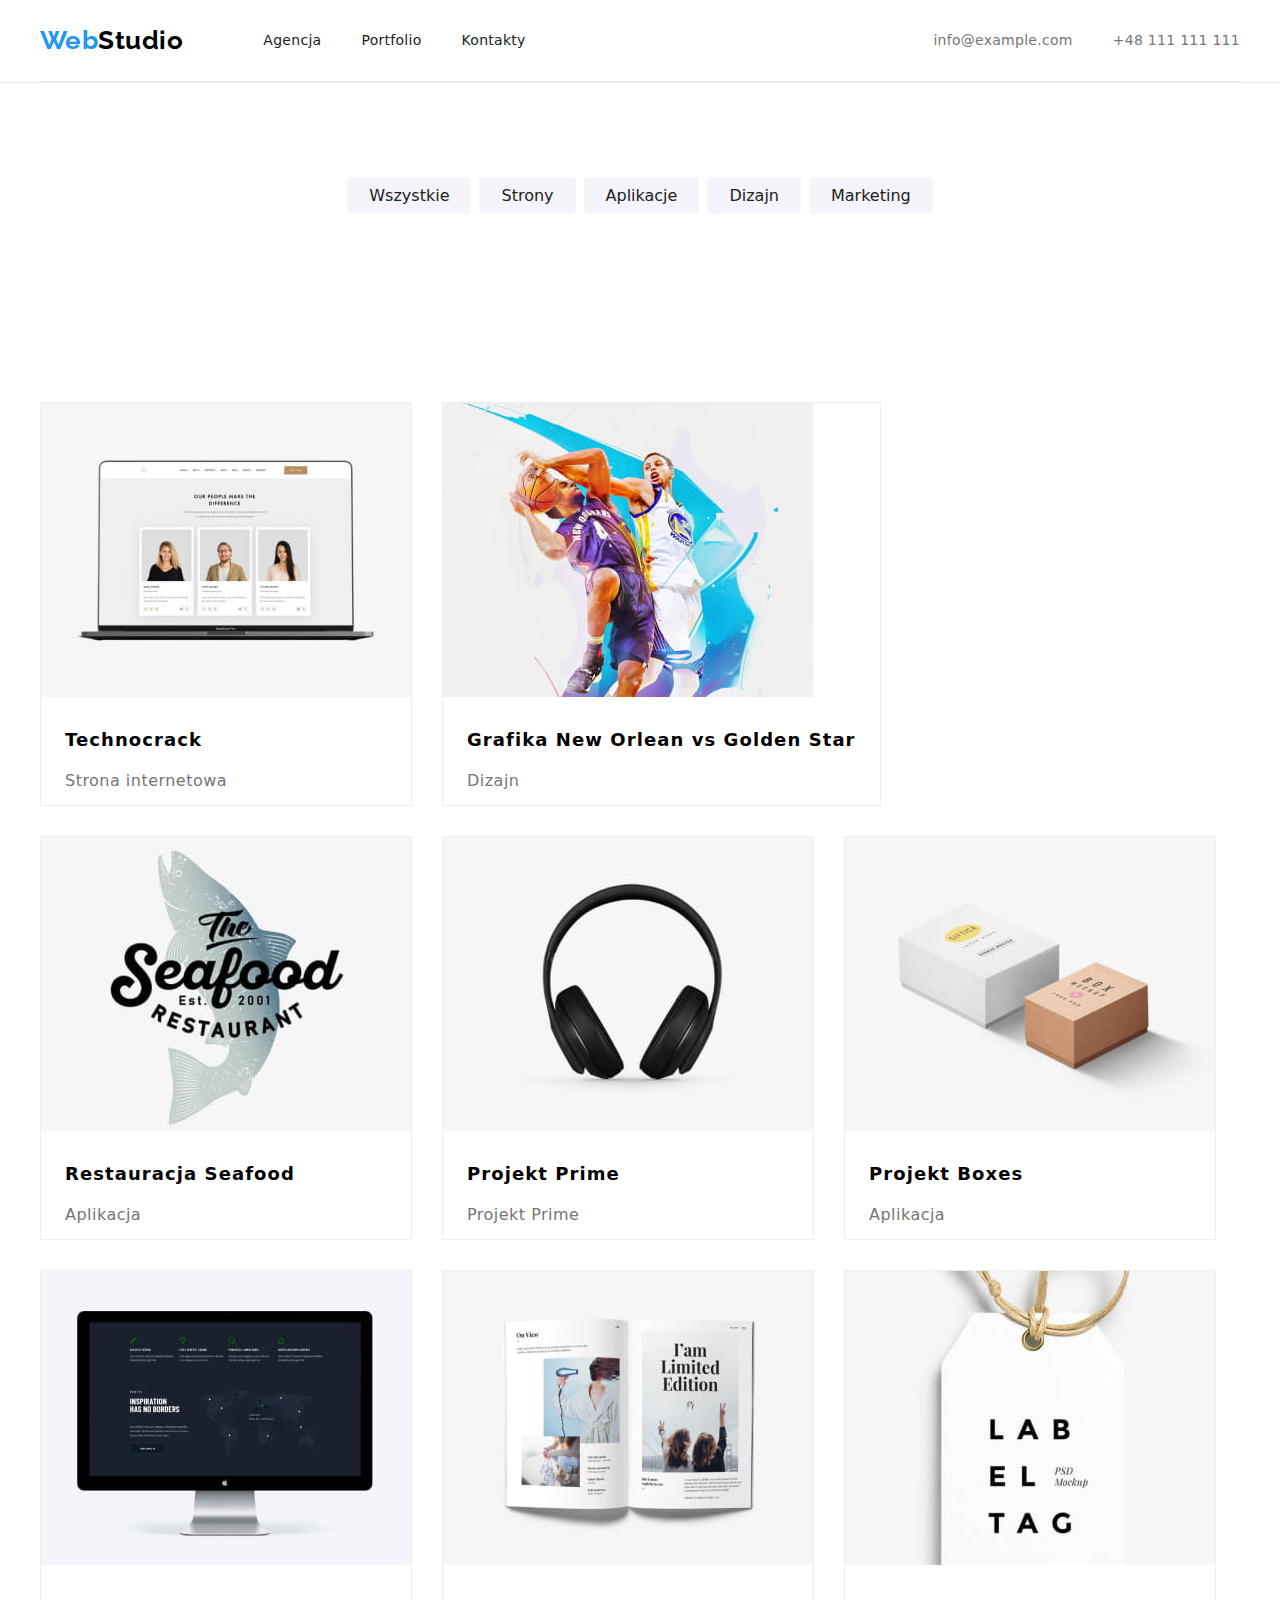
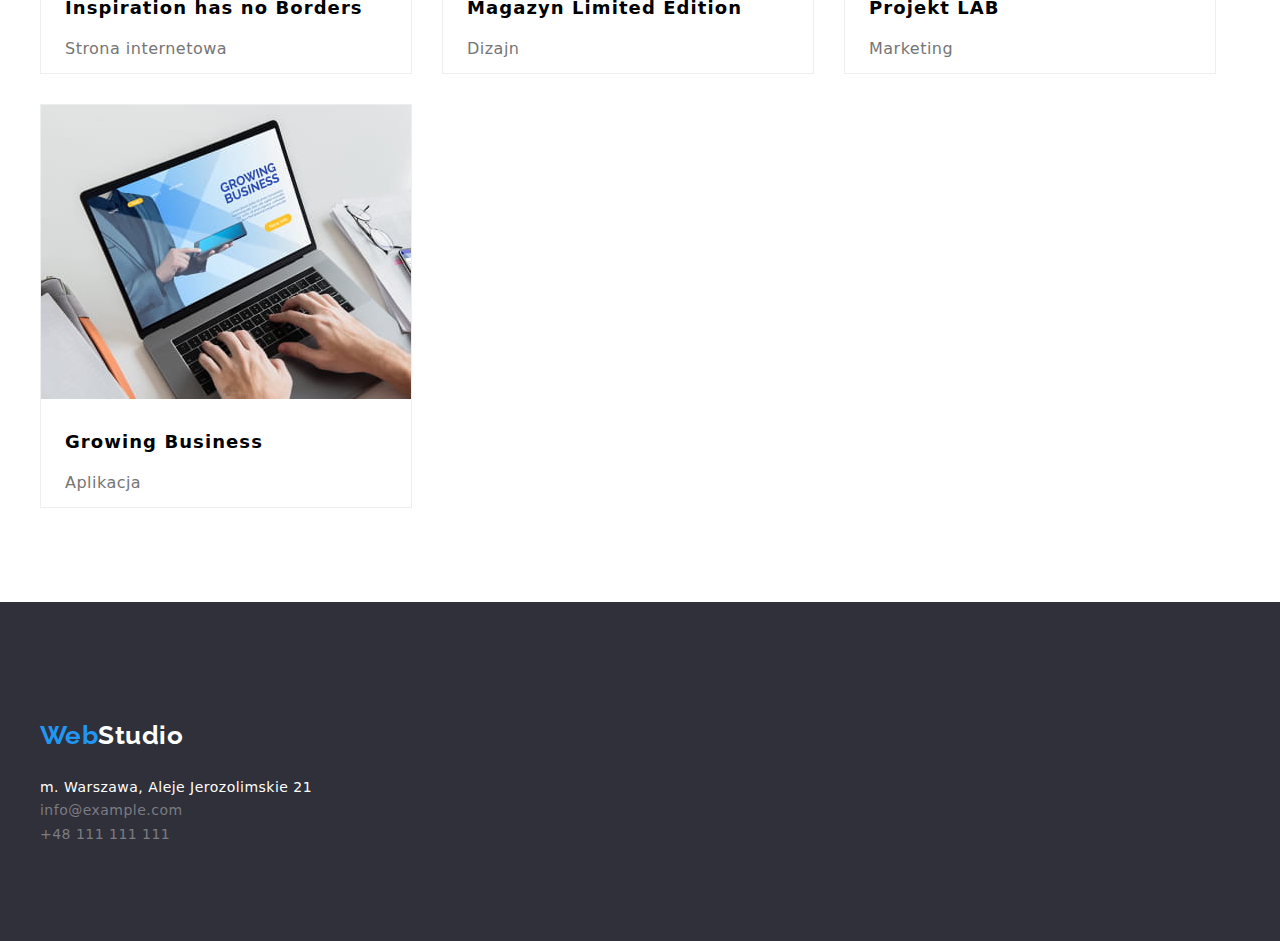
==== portfolio.html @ b6bf0f16 "Replaced modern-normalize for "min" version" ====
<!DOCTYPE html>
<html lang="pl">
  <head>
    <meta charset="UTF-8" />
    <meta http-equiv="X-UA-Compatible" content="IE=edge" />
    <meta name="viewport" content="width=device-width, initial-scale=1.0" />
    <meta name="description" content="Zadanie domowe studentów #2" />
    <link rel="preconnect" href="https://fonts.googleapis.com" />
    <link rel="preconnect" href="https://fonts.gstatic.com" crossorigin />
    <link
      href="https://fonts.googleapis.com/css2?family=Raleway:wght@700&family=Roboto:wght@400;500;700;900&display=swap"
      rel="stylesheet"
    />
    <link rel="stylesheet" href="./css/styles.css" />
    <link rel="stylesheet" href="./css/modern-normalize.min.css" />
    <title>WebStudio - portfolio</title>
  </head>
  <body>
    <style>
      h3 {
        font-size: 18px;
        font-weight: 700;
        line-height: 2;
        letter-spacing: 0.06em;
        padding: 20px 24px 4px 24px;
      }
    </style>
    <!-- logo, menu, contacts -->
    <header class="header">
      <div class="container header">
        <nav class="page-header">
          <a href="./index.html" class="logo">Web<span style="color: #000">Studio</span></a>
          <ul class="menu">
            <li>
              <a class="link" href="./">Agencja</a>
            </li>
            <li>
              <a class="link" href="./portfolio.html">Portfolio</a>
            </li>
            <li>
              <a class="link" href="./">Kontakty</a>
            </li>
          </ul>
        </nav>
        <ul class="contacts">
          <li><a class="link-contact" href="mailto:example@gmail.com">info@example.com</a></li>
          <li><a class="link-contact" href="tel:+48111111111">+48 111 111 111</a></li>
        </ul>
      </div>
    </header>
    <!-- achievements -->
    <main>
      <!-- selection buttons -->
      <section class="section">
        <div class="container">
          <ul class="selection-btns">
            <li><button class="btn-filter" type="button">Wszystkie</button></li>
            <li><button class="btn-filter" type="button">Strony</button></li>
            <li><button class="btn-filter" type="button">Aplikacje</button></li>
            <li><button class="btn-filter" type="button">Dizajn</button></li>
            <li><button class="btn-filter" type="button">Marketing</button></li>
          </ul>
        </div>
      </section>
      <!-- achievements -->
      <section class="section">
        <div class="container">
          <ul class="achievements">
            <li class="achieve-card">
              <img
                src="./images/project_01.jpg"
                alt="Technocrack - website"
                width="370"
                height="294"
              />
              <h3>Technocrack</h3>
              <p>Strona internetowa</p>
            </li>
            <li class="achieve-card">
              <img
                src="./images/project_02.jpg"
                alt="New Orlean vs Golden Star - design"
                width="370"
                height="294"
              />
              <h3>Grafika New Orlean vs Golden Star</h3>
              <p>Dizajn</p>
            </li>
            <li class="achieve-card">
              <img
                src="./images/project_03.jpg"
                alt="Seafood Restaurant - application"
                width="370"
                height="294"
              />
              <h3>Restauracja Seafood</h3>
              <p>Aplikacja</p>
            </li>
            <li class="achieve-card">
              <img src="./images/project_04.jpg" alt="Project Prime" width="370" height="294" />
              <h3>Projekt Prime</h3>
              <p>Projekt Prime</p>
            </li>
            <li class="achieve-card">
              <img
                src="./images/project_05.jpg"
                alt="Project Boxes - application"
                width="370"
                height="294"
              />
              <h3>Projekt Boxes</h3>
              <p>Aplikacja</p>
            </li>
            <li class="achieve-card">
              <img
                src="./images/project_06.jpg"
                alt="Inspiration has no Borders - website"
                width="370"
                height="294"
              />
              <h3>Inspiration has no Borders</h3>
              <p>Strona internetowa</p>
            </li>
            <li class="achieve-card">
              <img
                src="./images/project_07.jpg"
                alt="Limited Edition Magazine - design"
                width="370"
                height="294"
              />
              <h3>Magazyn Limited Edition</h3>
              <p>Dizajn</p>
            </li>
            <li class="achieve-card">
              <img
                src="./images/project_08.jpg"
                alt="Project LAB - marketing"
                width="370"
                height="294"
              />
              <h3>Projekt LAB</h3>
              <p>Marketing</p>
            </li>
            <li class="achieve-card">
              <img
                src="./images/project_09.jpg"
                alt="Growing Business - application"
                width="370"
                height="294"
              />
              <h3>Growing Business</h3>
              <p>Aplikacja</p>
            </li>
          </ul>
        </div>
      </section>
    </main>
    <!-- footer -->
    <footer class="dark-bg">
      <section class="section">
        <div class="container">
          <a href="./index.html" class="logo">Web<span style="color: #fff">Studio</span></a>
          <address>
            <ul class="addr">
              <li>m. Warszawa, Aleje Jerozolimskie 21</li>
              <li>
                <a href="mailto:example@gmail.com"
                  ><span style="color: #ffffff60">info@example.com</span></a
                >
              </li>
              <li>
                <a href="tel:+48111111111"><span style="color: #ffffff60">+48 111 111 111</span></a>
              </li>
            </ul>
          </address>
        </div>
      </section>
    </footer>
  </body>
</html>
---- css/styles.css ----
/* pseudoklasa :root zmienne globalne*/
:root {
  --color-text-primary: #212121;
  --color-text-secondary: #2196f3;
  --color-text-light: #ffffff;
  --color-text-medium: #757575;
  --color-border-primary: #ececec;
  --color-bgcolor-primary: #ffffff;
  --color-bgcolor-secondary: #2196f3;
  --color-bgcolor-light: #f5f4fa;
  --color-bgcolor-dark: #2f303a;
  --font-family-primary: 'Roboto', sans-serif;
  --font-family-secondary: 'Raleway', sans-serif;
}
* {
  margin: 0;
}
ul {
  list-style: none;
  padding-inline-start: 0px;
}
a {
  text-decoration: none;
  color: var(--color-text-secondary);
}
p {
  color: var(--color-text-medium);
}
body {
  font-family: var(--font-family-primary);
  background-color: var(--color-bgcolor-primary);
  letter-spacing: 0.03em;
}
.section {
  padding: 94px 0;
}
.container {
  max-width: 1200px;
  width: 100%;
  margin: 0 auto;
}
.header {
  display: flex;
  justify-content: space-between;
  border-bottom: 1px solid var(--color-border-primary);
}
.page-header {
  display: flex;
  align-items: center;
  background-color: var(--color-bgcolor-primary);
}
.logo {
  display: flex;
  font-family: var(--font-family-secondary), sans-serif;
  padding: 24px 80px 24px 0;
  font-size: 26px;
  font-weight: 700;
  line-height: 1.2;
}
.menu {
  display: flex;
  align-items: center;
  gap: 40px;
  padding: 32px 0;
}
.contacts {
  display: flex;
  align-items: center;
  gap: 40px;
  padding: 32px 0;
  justify-content: flex-end;
}
.menu,
.contacts {
  font-size: 14px;
  font-weight: 500;
  line-height: 1.2;
  letter-spacing: 0.02em;
}
.dark-bg {
  background-color: var(--color-bgcolor-dark);
}
.link {
  color: var(--color-text-primary);
}
.link-contact {
  color: var(--color-text-medium);
}
.link:hover,
.link:focus,
.link-contact:hover {
  color: var(--color-text-secondary);
}
.section-slogan {
  padding: 200px 408px;
  text-align: center;
  background-color: var(--color-bgcolor-dark);
}
.btn-slogan {
  cursor: pointer;
  color: var(--color-text-light);
  background-color: var(--color-bgcolor-secondary);
  font-weight: 500;
  line-height: 1.9;
  border: none;
  padding: 10px 41px;
  margin-top: 30px;
  box-shadow: 0px 4px 4px rgba(0, 0, 0, 0.15);
  border-radius: 4px;
}
.btn-filter {
  cursor: pointer;
  color: var(--color-text-primary);
  background-color: var(--color-bgcolor-light);
  font-weight: 500;
  line-height: 1.6;
  padding: 6px 22px;
  border: none;
  border-radius: 4px;
}
.btn-filter:hover,
.btn-filter:focus {
  color: var(--color-text-light);
  background-color: var(--color-text-secondary);
}
.infos {
  display: flex;
  gap: 30px;
}
.infos p {
  font-size: 14px;
  line-height: 1.7;
  padding-top: 10px;
}
.activities {
  display: flex;
  justify-content: space-between;
  padding: 50px 0 94px 0;
}
.section-team {
  background-color: var(--color-bgcolor-light);
}
.team {
  display: flex;
  justify-content: space-between;
  line-height: 1.2;
  text-align: center;
  padding-top: 50px;
}
.team-card {
  height: 368px;
  background-color: var(--color-bgcolor-primary);
  box-shadow: 0px 1px 3px rgba(0, 0, 0, 0.12), 0px 1px 1px rgba(0, 0, 0, 0.14),
    0px 2px 1px rgba(0, 0, 0, 0.2);
  border-radius: 0px 0px 4px 4px;
}
.team h3 {
  font-size: 16px;
  font-weight: 500;
  line-height: 1.2;
  padding-top: 30px;
  text-transform: none;
}
.team p {
  padding: 10px;
}
/* portfolio */
.selection-btns {
  display: flex;
  justify-content: center;
  gap: 8px;
}
.achieve-card {
  height: 404px;
  background-color: var(--color-bgcolor-primary);
  border: 1px solid #eeeeee;
}
.achievements {
  display: flex;
  flex-wrap: wrap;
  gap: 30px;
  padding: 0;
}
.achievements p {
  line-height: 1.9;
  padding: 4px 24px 20px 24px;
}
.addr {
  color: var(--color-text-light);
  font-size: 14px;
  line-height: 1.7;
  font-style: normal;
}
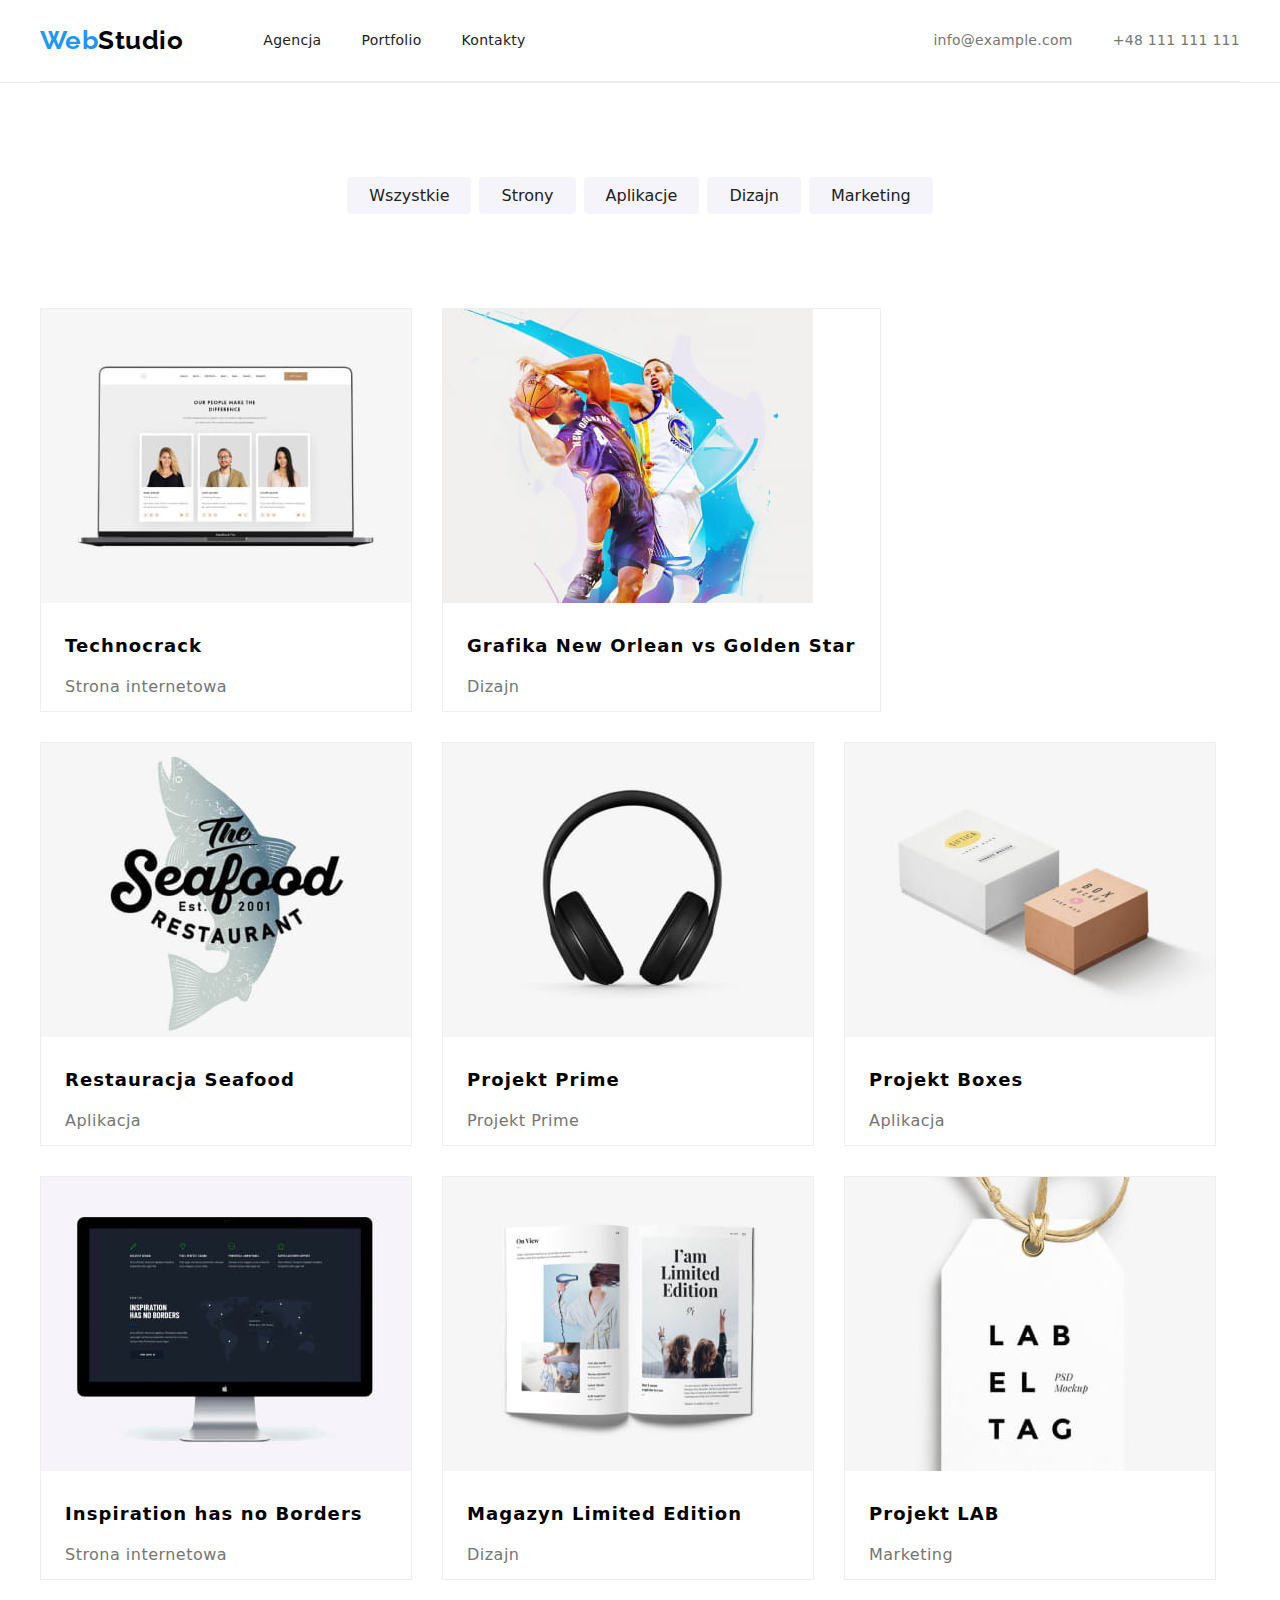
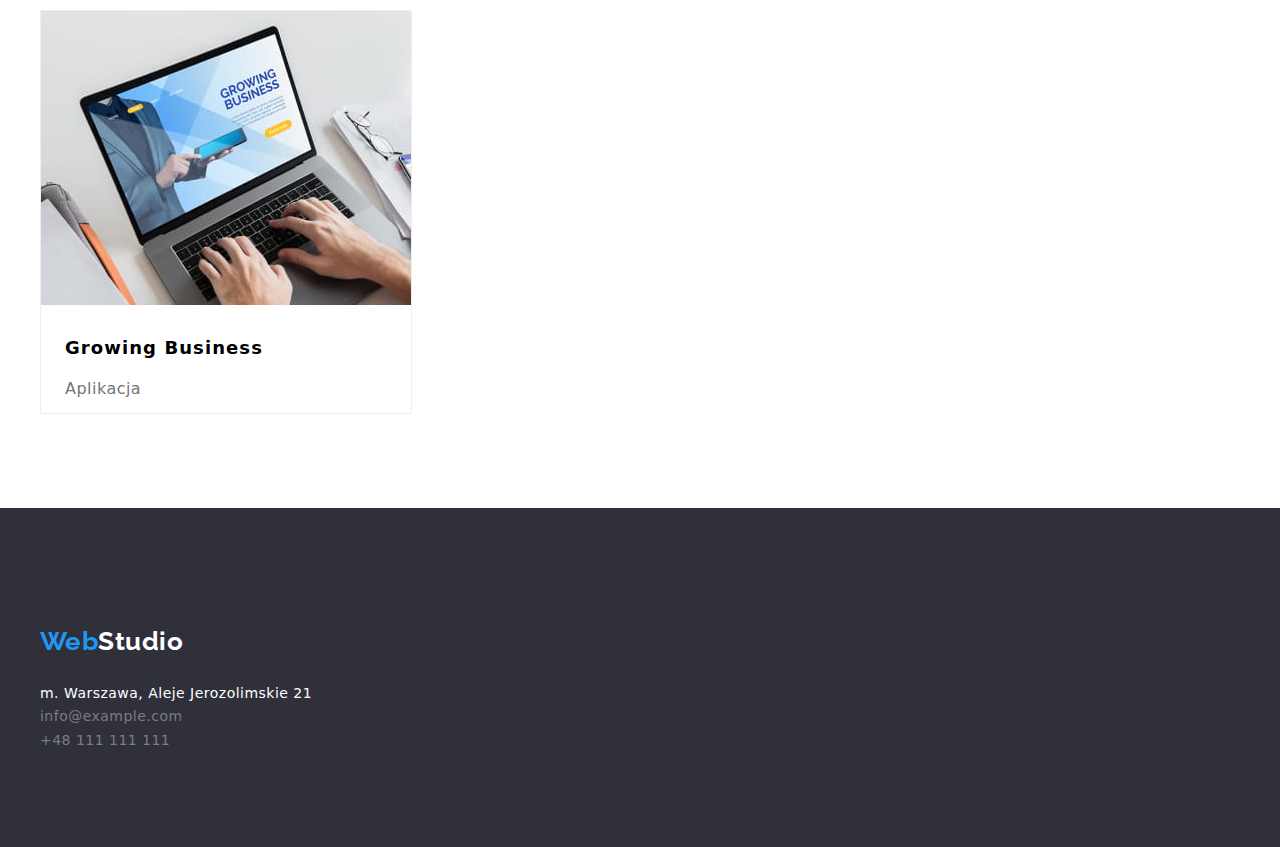
==== commit 436323aa: "Corrected padding in portfolio.html" ====
--- a/portfolio.html
+++ b/portfolio.html
@@ -14,8 +14,6 @@
     <link rel="stylesheet" href="./css/styles.css" />
     <link rel="stylesheet" href="./css/modern-normalize.min.css" />
     <title>WebStudio - portfolio</title>
-  </head>
-  <body>
     <style>
       h3 {
         font-size: 18px;
@@ -25,6 +23,8 @@
         padding: 20px 24px 4px 24px;
       }
     </style>
+  </head>
+  <body>
     <!-- logo, menu, contacts -->
     <header class="header">
       <div class="container header">
@@ -51,7 +51,7 @@
     <!-- achievements -->
     <main>
       <!-- selection buttons -->
-      <section class="section">
+      <section class="section section-btns">
         <div class="container">
           <ul class="selection-btns">
             <li><button class="btn-filter" type="button">Wszystkie</button></li>
--- a/css/styles.css
+++ b/css/styles.css
@@ -123,6 +123,9 @@
   color: var(--color-text-light);
   background-color: var(--color-text-secondary);
 }
+.section-infos {
+  padding-bottom: 0;
+}
 .infos {
   display: flex;
   gap: 30px;
@@ -135,7 +138,7 @@
 .activities {
   display: flex;
   justify-content: space-between;
-  padding: 50px 0 94px 0;
+  padding-top: 50px;
 }
 .section-team {
   background-color: var(--color-bgcolor-light);
@@ -170,6 +173,9 @@
   justify-content: center;
   gap: 8px;
 }
+.section-btns {
+  padding-bottom: 0;
+}
 .achieve-card {
   height: 404px;
   background-color: var(--color-bgcolor-primary);
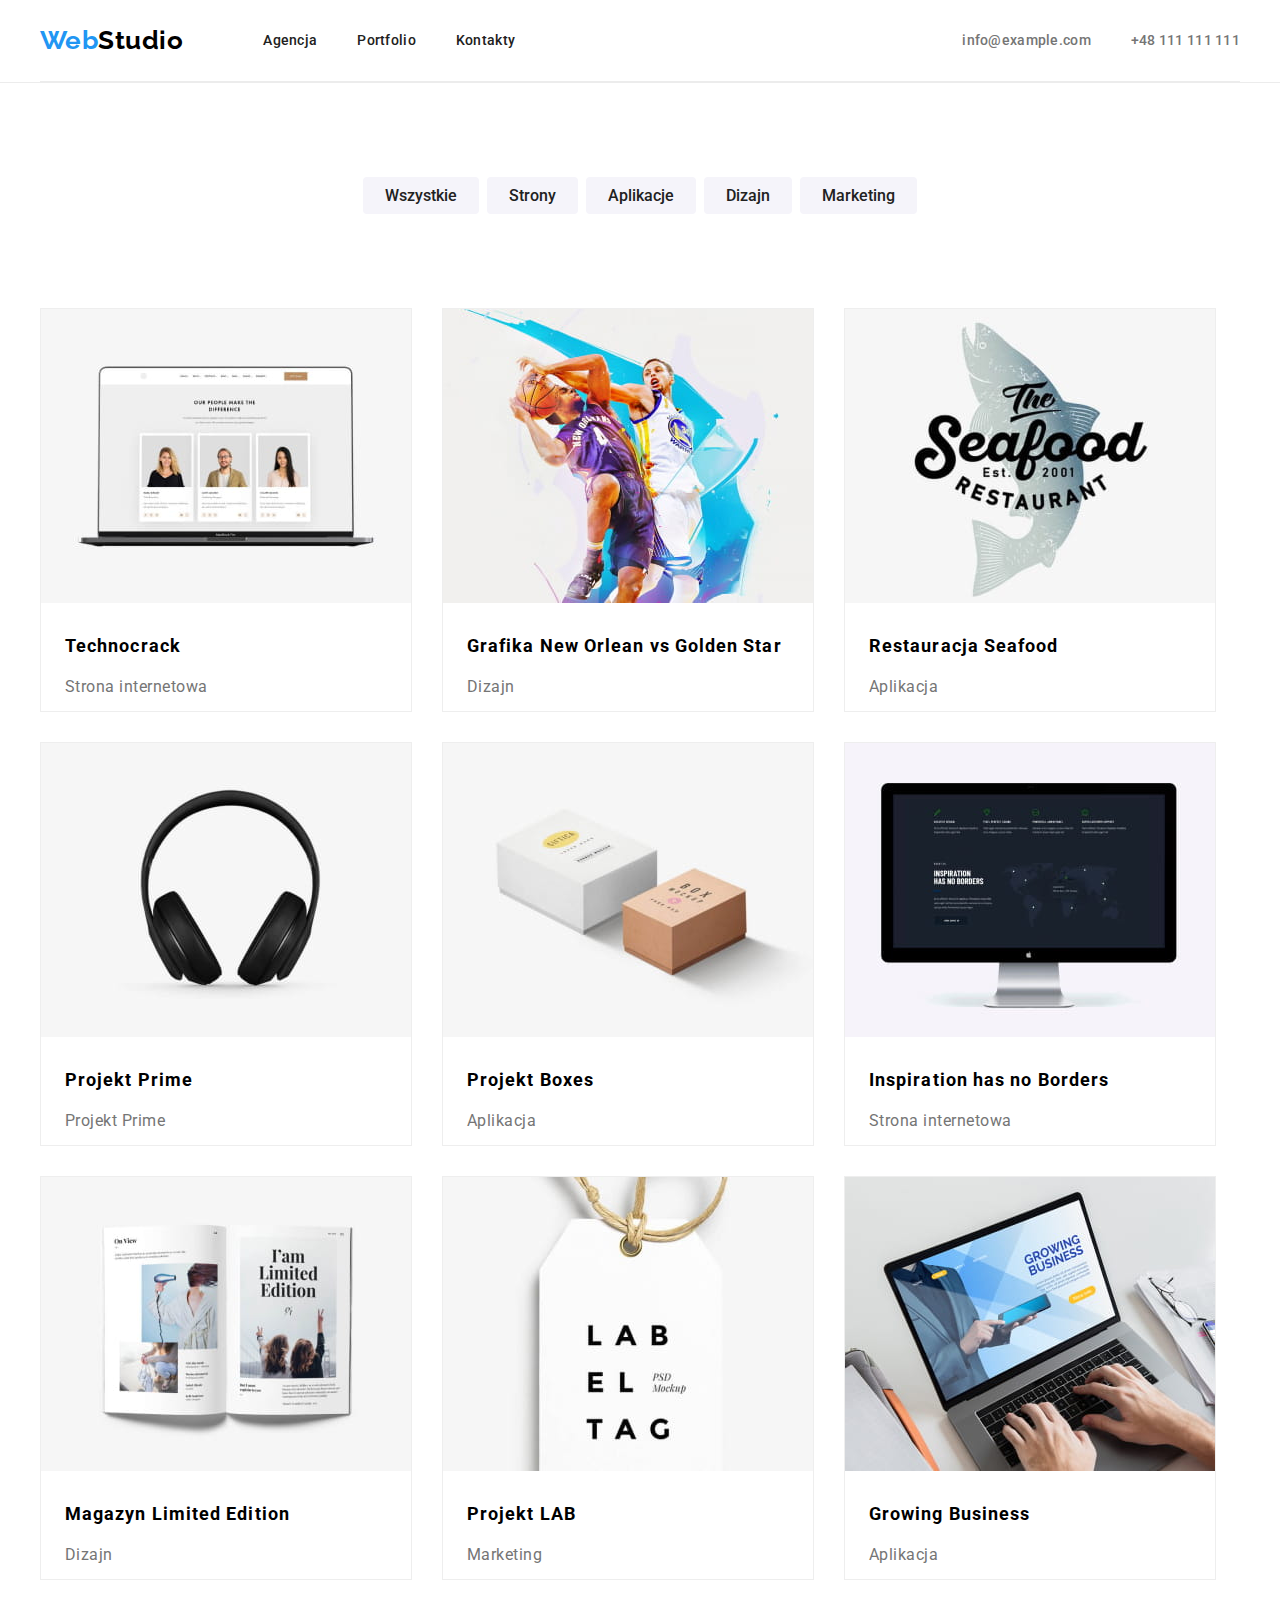
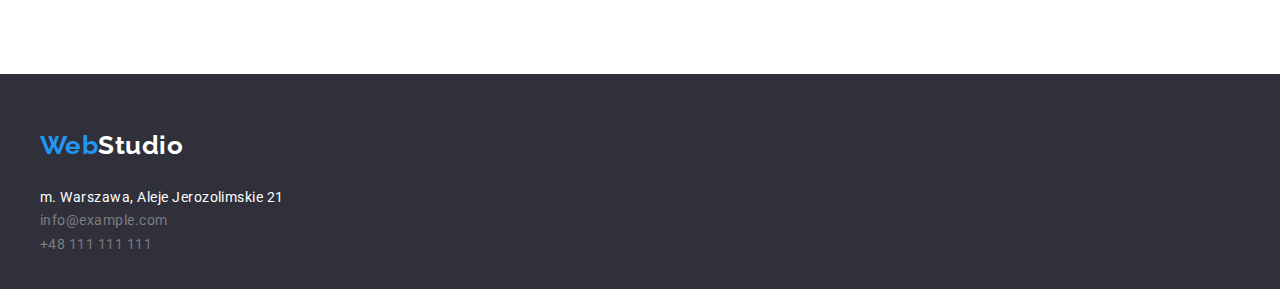
==== commit 24378f26: "Changes after revision" ====
--- a/portfolio.html
+++ b/portfolio.html
@@ -11,8 +11,8 @@
       href="https://fonts.googleapis.com/css2?family=Raleway:wght@700&family=Roboto:wght@400;500;700;900&display=swap"
       rel="stylesheet"
     />
+    <link rel="stylesheet" href="./css/modern-normalize.min.css" />
     <link rel="stylesheet" href="./css/styles.css" />
-    <link rel="stylesheet" href="./css/modern-normalize.min.css" />
     <title>WebStudio - portfolio</title>
     <style>
       h3 {
@@ -157,24 +157,22 @@
     </main>
     <!-- footer -->
     <footer class="dark-bg">
-      <section class="section">
-        <div class="container">
-          <a href="./index.html" class="logo">Web<span style="color: #fff">Studio</span></a>
-          <address>
-            <ul class="addr">
-              <li>m. Warszawa, Aleje Jerozolimskie 21</li>
-              <li>
-                <a href="mailto:example@gmail.com"
-                  ><span style="color: #ffffff60">info@example.com</span></a
-                >
-              </li>
-              <li>
-                <a href="tel:+48111111111"><span style="color: #ffffff60">+48 111 111 111</span></a>
-              </li>
-            </ul>
-          </address>
-        </div>
-      </section>
+      <div class="container footer-h">
+        <a href="./index.html" class="logo">Web<span style="color: #fff">Studio</span></a>
+        <address>
+          <ul class="addr">
+            <li>m. Warszawa, Aleje Jerozolimskie 21</li>
+            <li>
+              <a href="mailto:example@gmail.com"
+                ><span style="color: #ffffff60">info@example.com</span></a
+              >
+            </li>
+            <li>
+              <a href="tel:+48111111111"><span style="color: #ffffff60">+48 111 111 111</span></a>
+            </li>
+          </ul>
+        </address>
+      </div>
     </footer>
   </body>
 </html>
--- a/css/styles.css
+++ b/css/styles.css
@@ -167,14 +167,17 @@
 .team p {
   padding: 10px;
 }
+.footer-h {
+  padding: 32px 0;
+}
 /* portfolio */
+.section-btns {
+  padding-bottom: 0;
+}
 .selection-btns {
   display: flex;
   justify-content: center;
   gap: 8px;
-}
-.section-btns {
-  padding-bottom: 0;
 }
 .achieve-card {
   height: 404px;
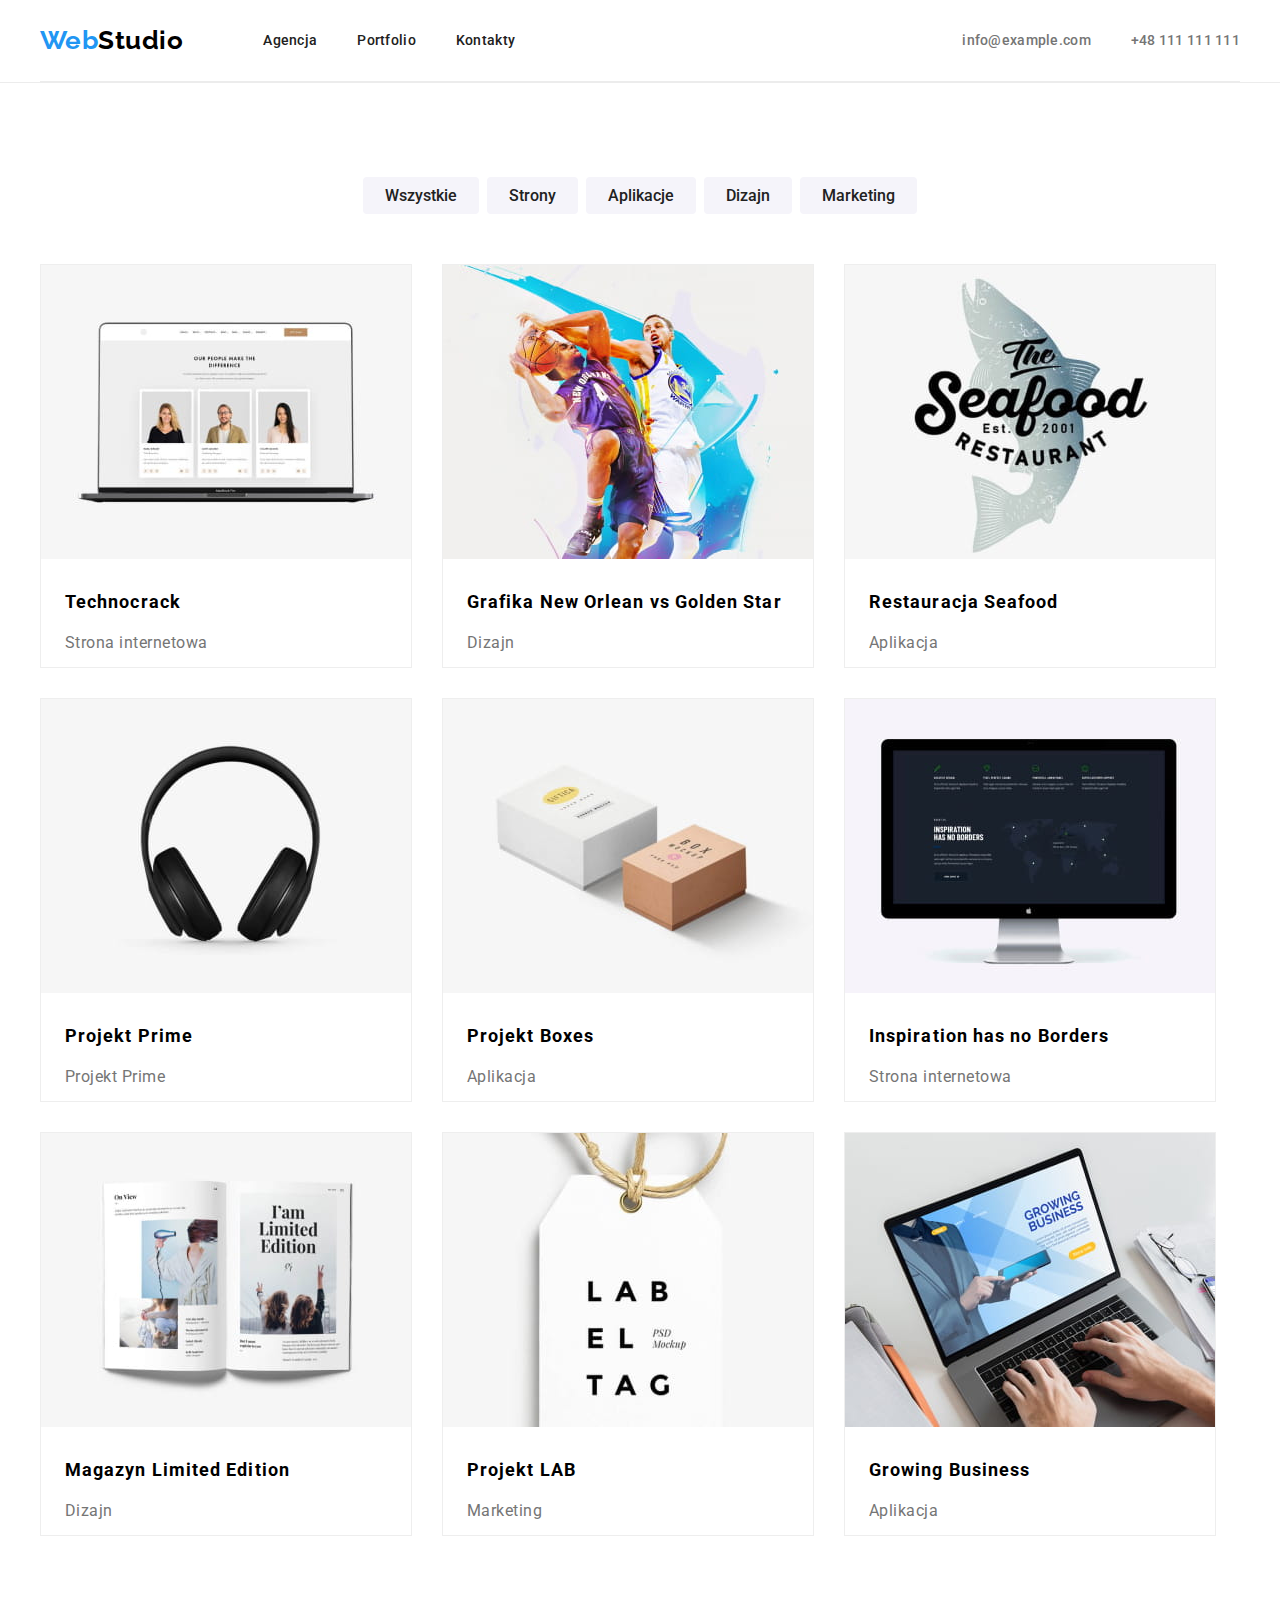
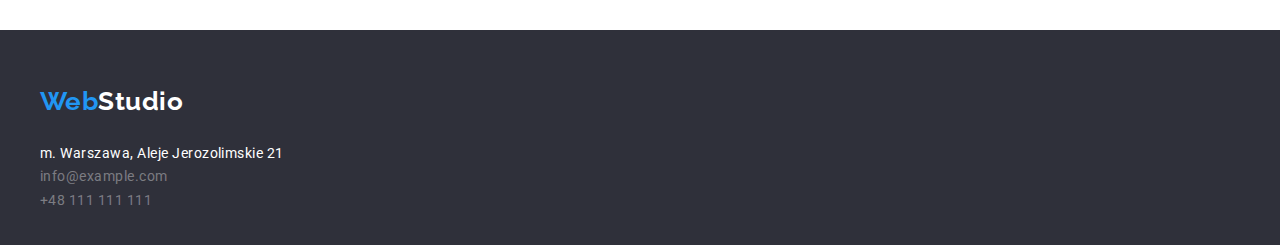
==== commit 7faabfde: "Changes after revision" ====
--- a/portfolio.html
+++ b/portfolio.html
@@ -14,15 +14,6 @@
     <link rel="stylesheet" href="./css/modern-normalize.min.css" />
     <link rel="stylesheet" href="./css/styles.css" />
     <title>WebStudio - portfolio</title>
-    <style>
-      h3 {
-        font-size: 18px;
-        font-weight: 700;
-        line-height: 2;
-        letter-spacing: 0.06em;
-        padding: 20px 24px 4px 24px;
-      }
-    </style>
   </head>
   <body>
     <!-- logo, menu, contacts -->
@@ -51,7 +42,7 @@
     <!-- achievements -->
     <main>
       <!-- selection buttons -->
-      <section class="section section-btns">
+      <section class="section">
         <div class="container">
           <ul class="selection-btns">
             <li><button class="btn-filter" type="button">Wszystkie</button></li>
@@ -61,9 +52,7 @@
             <li><button class="btn-filter" type="button">Marketing</button></li>
           </ul>
         </div>
-      </section>
-      <!-- achievements -->
-      <section class="section">
+        <!-- achievements -->
         <div class="container">
           <ul class="achievements">
             <li class="achieve-card">
--- a/css/styles.css
+++ b/css/styles.css
@@ -34,6 +34,13 @@
 .section {
   padding: 94px 0;
 }
+.section h2 {
+  font-family: var(--font-family-primary);
+  font-size: 36px;
+  font-weight: 700;
+  line-height: 1.2;
+  text-align: center;
+}
 .container {
   max-width: 1200px;
   width: 100%;
@@ -43,6 +50,7 @@
   display: flex;
   justify-content: space-between;
   border-bottom: 1px solid var(--color-border-primary);
+  /* padding: 24px 0; */
 }
 .page-header {
   display: flex;
@@ -53,6 +61,7 @@
   display: flex;
   font-family: var(--font-family-secondary), sans-serif;
   padding: 24px 80px 24px 0;
+  /* padding-right: 80px; */
   font-size: 26px;
   font-weight: 700;
   line-height: 1.2;
@@ -95,6 +104,15 @@
   padding: 200px 408px;
   text-align: center;
   background-color: var(--color-bgcolor-dark);
+}
+.section-slogan h1 {
+  font-family: var(--font-family-primary);
+  font-size: 44px;
+  font-weight: 900;
+  line-height: 1.36;
+  letter-spacing: 0.06em;
+  color: var(--color-text-light);
+  text-transform: uppercase;
 }
 .btn-slogan {
   cursor: pointer;
@@ -130,6 +148,13 @@
   display: flex;
   gap: 30px;
 }
+.infos h3 {
+  font-family: var(--font-family-primary);
+  font-size: 14px;
+  font-weight: 700;
+  line-height: 1.1;
+  text-transform: uppercase;
+}
 .infos p {
   font-size: 14px;
   line-height: 1.7;
@@ -171,26 +196,30 @@
   padding: 32px 0;
 }
 /* portfolio */
-.section-btns {
-  padding-bottom: 0;
-}
 .selection-btns {
   display: flex;
   justify-content: center;
   gap: 8px;
+  padding-bottom: 50px;
+}
+.achievements {
+  display: flex;
+  flex-wrap: wrap;
+  gap: 30px;
 }
 .achieve-card {
   height: 404px;
   background-color: var(--color-bgcolor-primary);
   border: 1px solid #eeeeee;
 }
-.achievements {
-  display: flex;
-  flex-wrap: wrap;
-  gap: 30px;
-  padding: 0;
-}
-.achievements p {
+.achieve-card h3 {
+  font-size: 18px;
+  font-weight: 700;
+  line-height: 2;
+  letter-spacing: 0.06em;
+  padding: 20px 24px 4px 24px;
+}
+.achieve-card p {
   line-height: 1.9;
   padding: 4px 24px 20px 24px;
 }
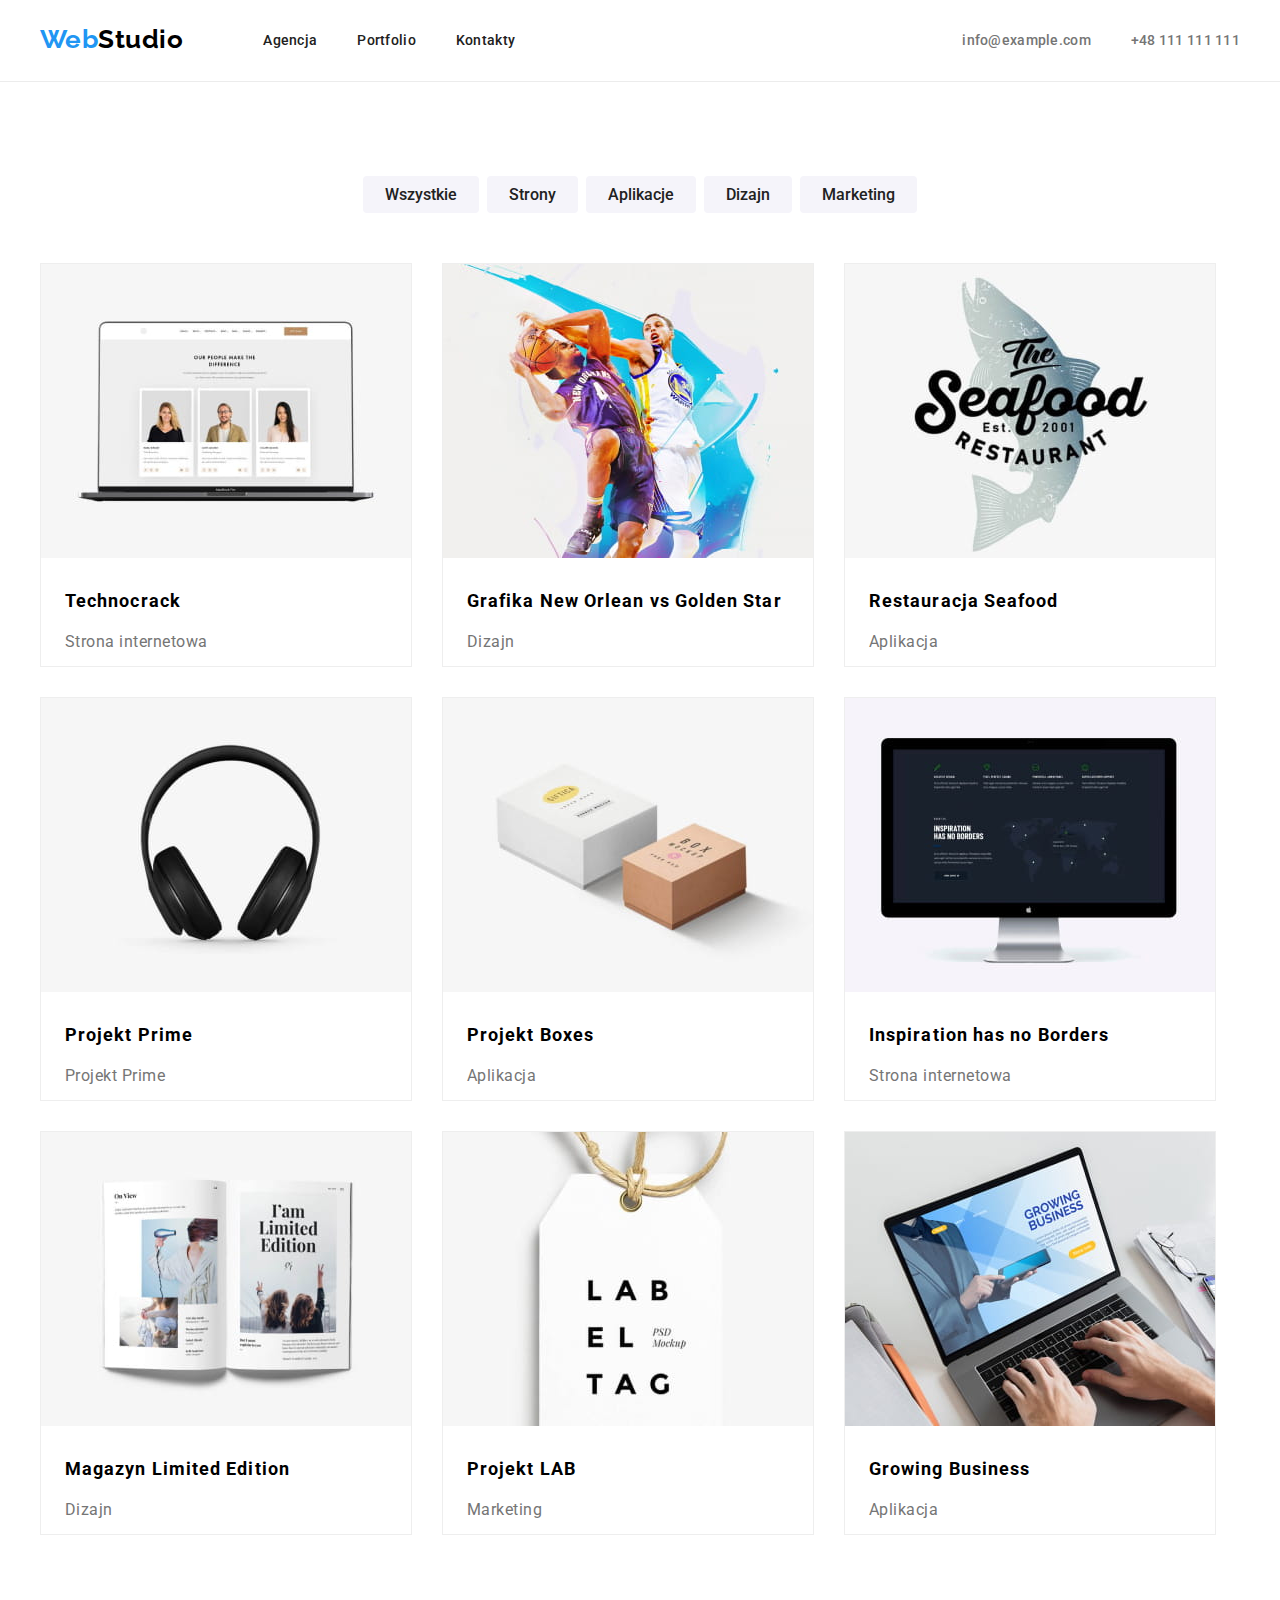
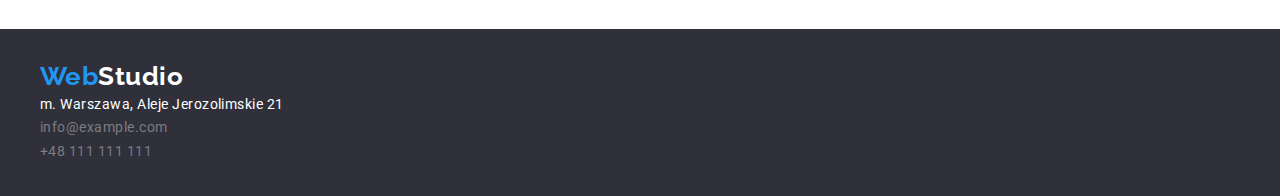
==== commit 3d6dd2e7: "Changes after revision" ====
--- a/portfolio.html
+++ b/portfolio.html
@@ -17,7 +17,7 @@
   </head>
   <body>
     <!-- logo, menu, contacts -->
-    <header class="header">
+    <header>
       <div class="container header">
         <nav class="page-header">
           <a href="./index.html" class="logo">Web<span style="color: #000">Studio</span></a>
@@ -40,7 +40,7 @@
       </div>
     </header>
     <!-- achievements -->
-    <main>
+    <main class="top-line">
       <!-- selection buttons -->
       <section class="section">
         <div class="container">
--- a/css/styles.css
+++ b/css/styles.css
@@ -48,17 +48,18 @@
 }
 .header {
   display: flex;
+  align-items: center;
   justify-content: space-between;
-  border-bottom: 1px solid var(--color-border-primary);
   /* padding: 24px 0; */
 }
 .page-header {
   display: flex;
-  align-items: center;
+  /* align-items: center; */
   background-color: var(--color-bgcolor-primary);
 }
 .logo {
-  display: flex;
+  /* display: flex; */
+  /* align-items: center; */
   font-family: var(--font-family-secondary), sans-serif;
   padding: 24px 80px 24px 0;
   /* padding-right: 80px; */
@@ -68,13 +69,13 @@
 }
 .menu {
   display: flex;
-  align-items: center;
+  /* align-items: center; */
   gap: 40px;
   padding: 32px 0;
 }
 .contacts {
   display: flex;
-  align-items: center;
+  /* align-items: center; */
   gap: 40px;
   padding: 32px 0;
   justify-content: flex-end;
@@ -85,6 +86,9 @@
   font-weight: 500;
   line-height: 1.2;
   letter-spacing: 0.02em;
+}
+.top-line {
+  border-top: 1px solid var(--color-border-primary);
 }
 .dark-bg {
   background-color: var(--color-bgcolor-dark);
@@ -101,7 +105,7 @@
   color: var(--color-text-secondary);
 }
 .section-slogan {
-  padding: 200px 408px;
+  padding: 200px;
   text-align: center;
   background-color: var(--color-bgcolor-dark);
 }
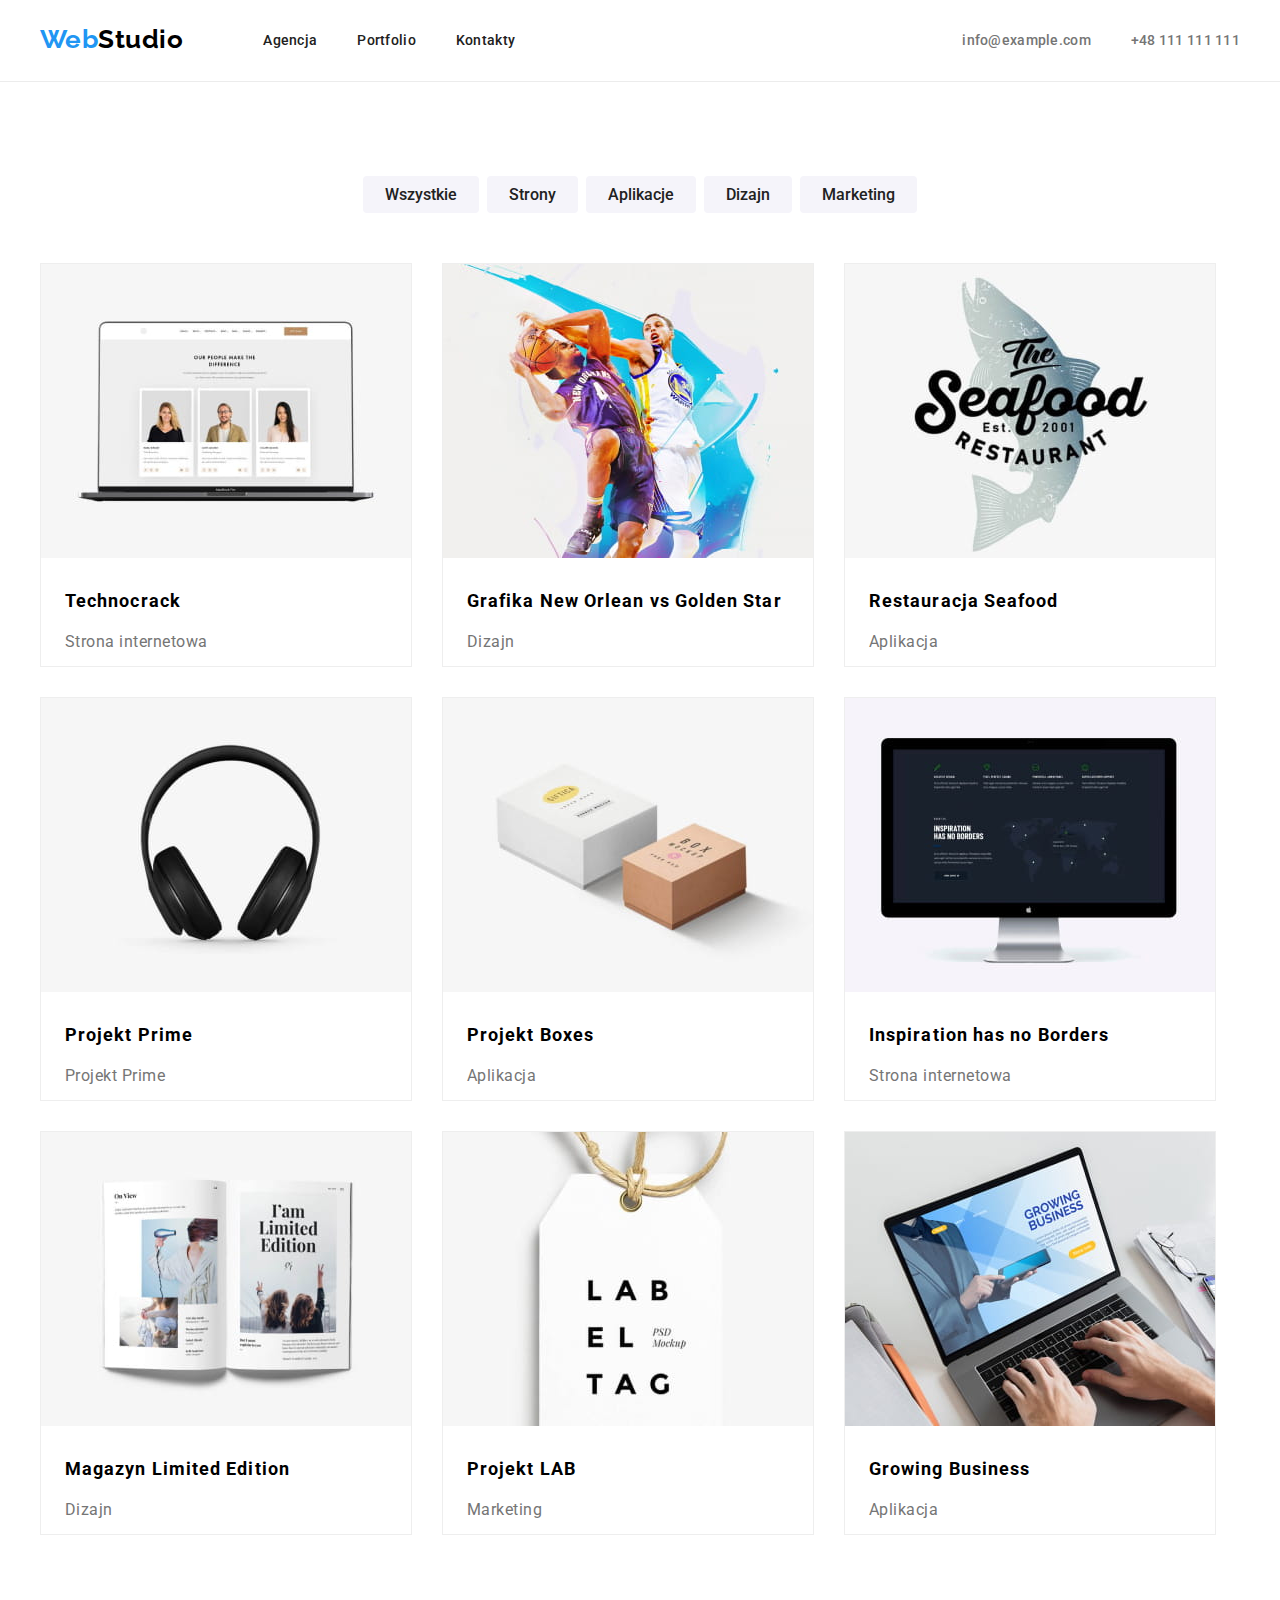
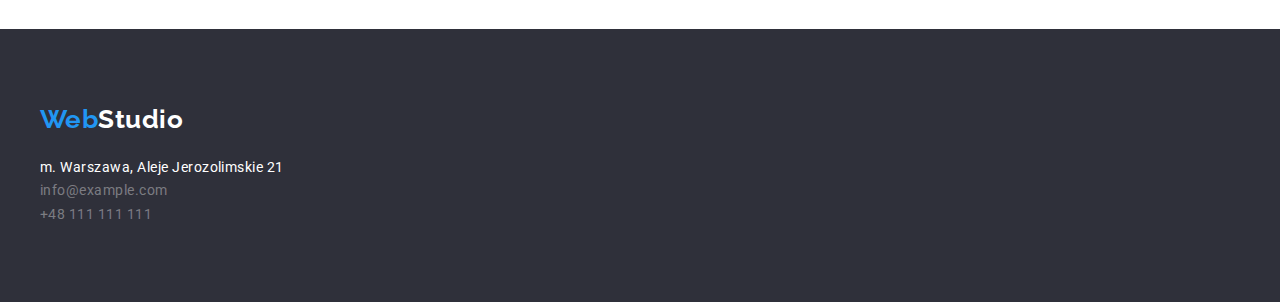
==== commit 552b7a2e: "Update portfolio.html" ====
--- a/portfolio.html
+++ b/portfolio.html
@@ -20,7 +20,7 @@
     <header>
       <div class="container header">
         <nav class="page-header">
-          <a href="./index.html" class="logo">Web<span style="color: #000">Studio</span></a>
+          <a href="./index.html" class="logo">Web<span class="logo-dark">Studio</span></a>
           <ul class="menu">
             <li>
               <a class="link" href="./">Agencja</a>
@@ -147,7 +147,7 @@
     <!-- footer -->
     <footer class="dark-bg">
       <div class="container footer-h">
-        <a href="./index.html" class="logo">Web<span style="color: #fff">Studio</span></a>
+        <a href="./index.html" class="logo">Web<span class="logo-light">Studio</span></a>
         <address>
           <ul class="addr">
             <li>m. Warszawa, Aleje Jerozolimskie 21</li>
--- a/css/styles.css
+++ b/css/styles.css
@@ -4,6 +4,7 @@
   --color-text-secondary: #2196f3;
   --color-text-light: #ffffff;
   --color-text-medium: #757575;
+  --color-text-dark: #000000;
   --color-border-primary: #ececec;
   --color-bgcolor-primary: #ffffff;
   --color-bgcolor-secondary: #2196f3;
@@ -67,6 +68,12 @@
   font-weight: 700;
   line-height: 1.2;
 }
+.logo-light {
+  color: var(--color-text-light);
+}
+.logo-dark {
+  color: var(--color-text-dark);
+}
 .menu {
   display: flex;
   /* align-items: center; */
@@ -91,6 +98,7 @@
   border-top: 1px solid var(--color-border-primary);
 }
 .dark-bg {
+  padding: 75px 0;
   background-color: var(--color-bgcolor-dark);
 }
 .link {
@@ -105,7 +113,7 @@
   color: var(--color-text-secondary);
 }
 .section-slogan {
-  padding: 200px;
+  padding: 200px 0;
   text-align: center;
   background-color: var(--color-bgcolor-dark);
 }
@@ -196,9 +204,6 @@
 .team p {
   padding: 10px;
 }
-.footer-h {
-  padding: 32px 0;
-}
 /* portfolio */
 .selection-btns {
   display: flex;
@@ -232,4 +237,5 @@
   font-size: 14px;
   line-height: 1.7;
   font-style: normal;
-}
+  padding-top: 20px;
+}
